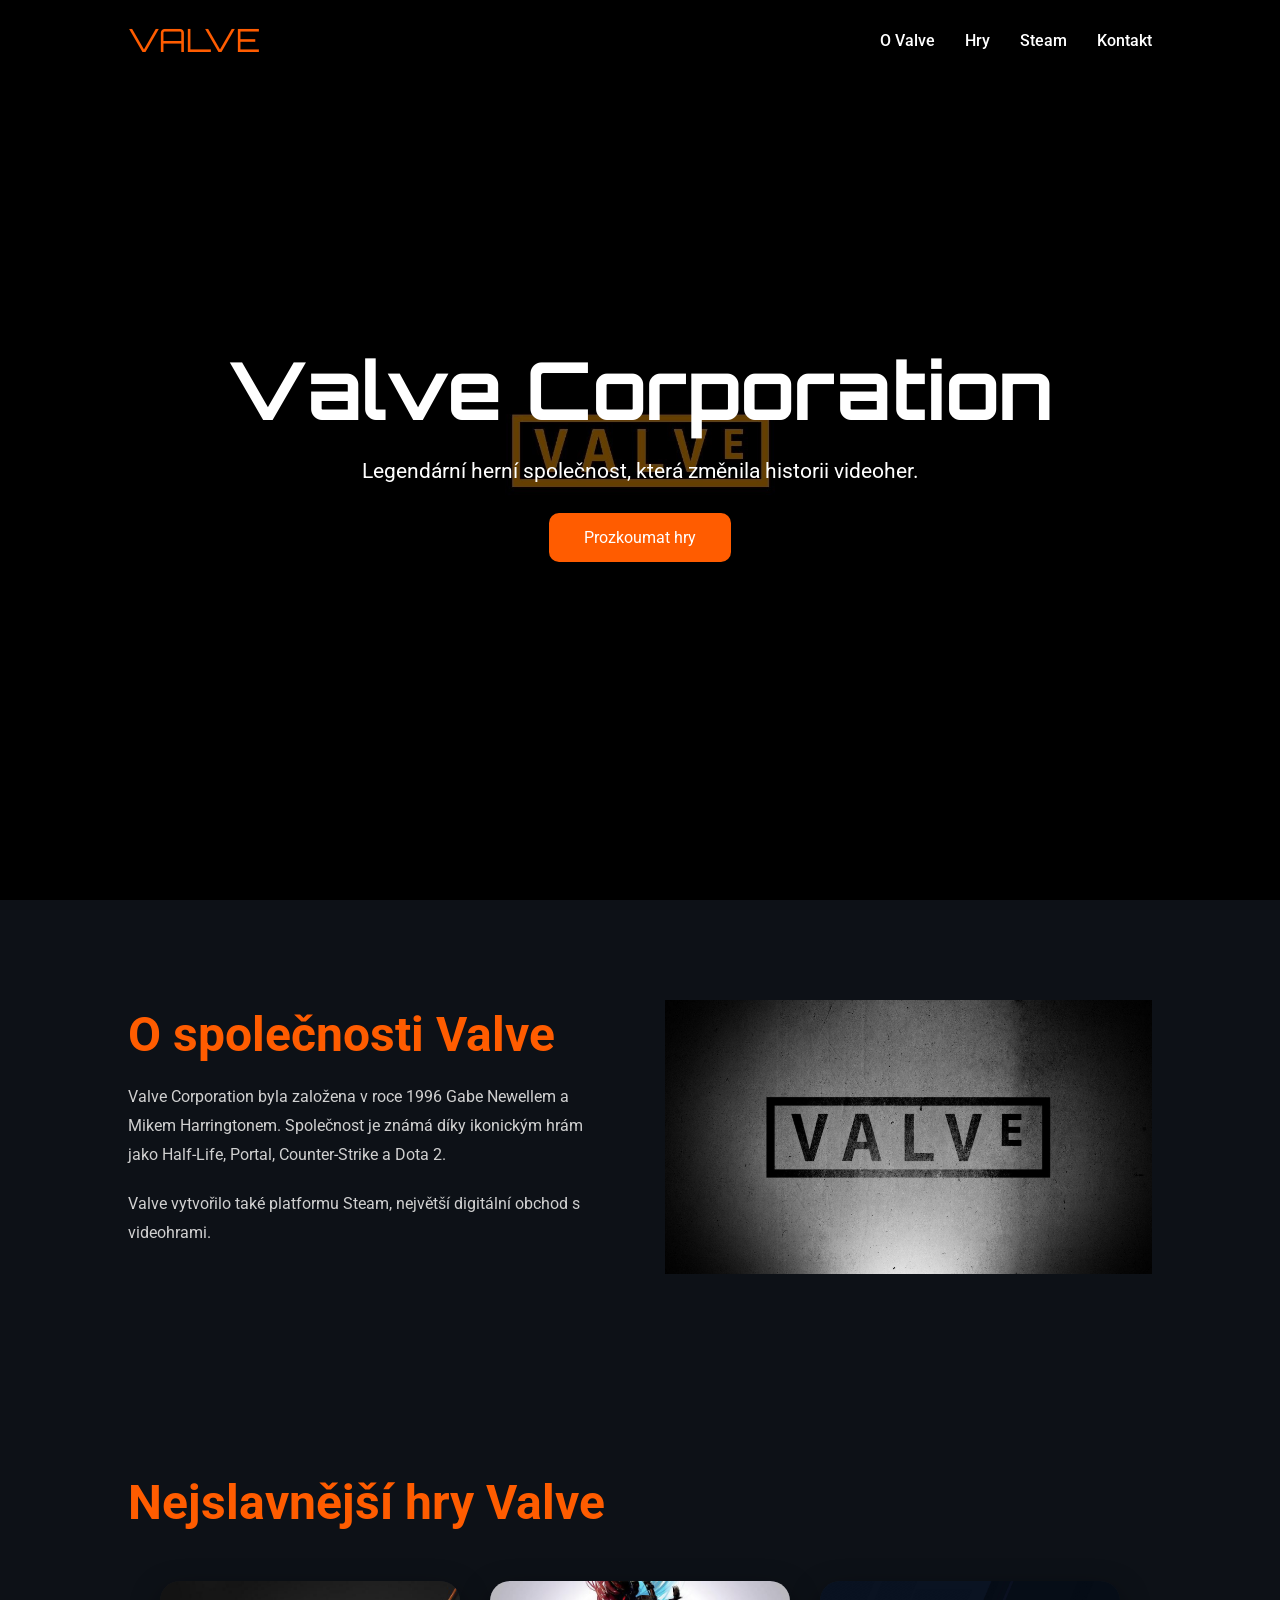
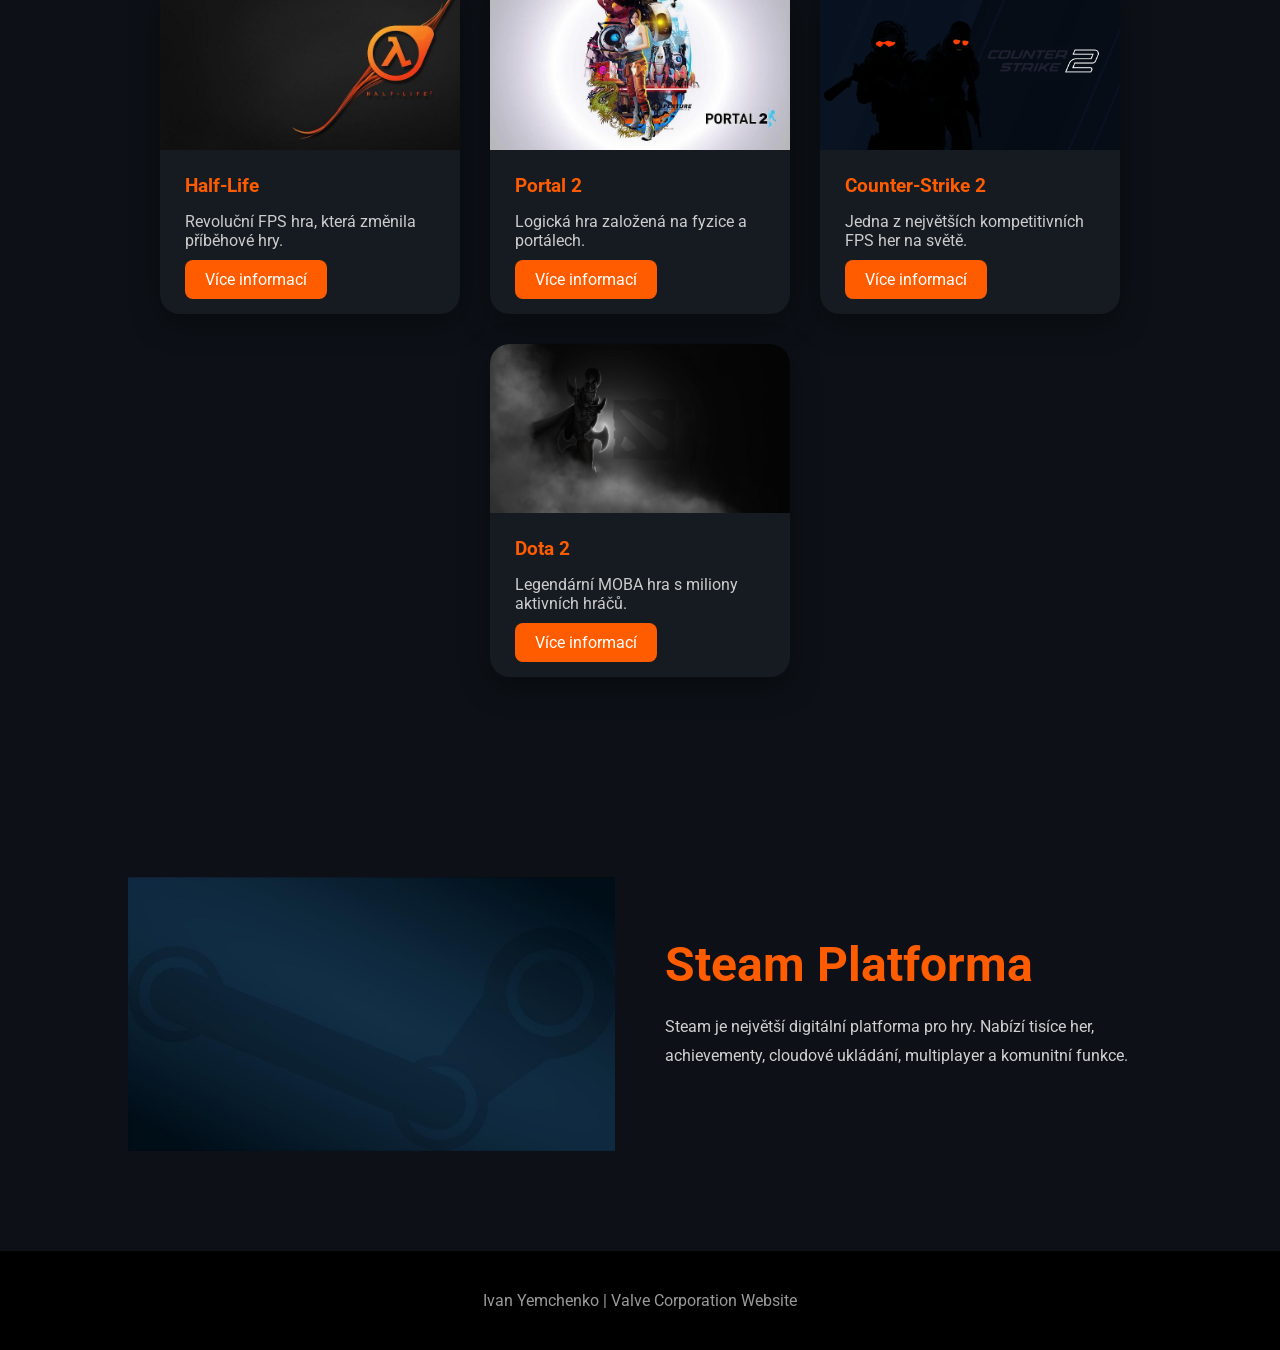
==== index.html @ 35035fc5 "Add files via upload" ====
<!DOCTYPE html>
<html lang="cs">
<head>
    <meta charset="UTF-8">
    <meta name="viewport" content="width=device-width, initial-scale=1.0">
    <title>Valve Corporation</title>

    <link rel="stylesheet" href="style.css">

    <link href="https://fonts.googleapis.com/css2?family=Orbitron:wght@500;700&family=Roboto:wght@300;400;500;700&display=swap" rel="stylesheet">
</head>

<body>

<header>

    <nav class="navbar">

        <div class="logo">VALVE</div>

        <ul class="nav-links">
            <li><a href="#about">O Valve</a></li>
            <li><a href="#games">Hry</a></li>
            <li><a href="#steam">Steam</a></li>
            <li><a href="#footer">Kontakt</a></li>
        </ul>

    </nav>

    <section class="hero">

        <div class="overlay"></div>

        <div class="hero-content">

            <h1>Valve Corporation</h1>

            <p>
                Legendární herní společnost, která změnila historii videoher.
            </p>

            <a href="#games" class="btn">Prozkoumat hry</a>

        </div>

    </section>

</header>

<section class="about" id="about">

    <div class="about-text">

        <h2>O společnosti Valve</h2>

        <p>
            Valve Corporation byla založena v roce 1996 Gabe Newellem a Mikem Harringtonem.
            Společnost je známá díky ikonickým hrám jako Half-Life, Portal,
            Counter-Strike a Dota 2.
        </p>

        <p>
            Valve vytvořilo také platformu Steam, největší digitální obchod s videohrami.
        </p>

    </div>

    <div class="about-image">
        <img src="images/valve-about.jpg" alt="Valve">
    </div>

</section>

<section class="games" id="games">

    <h2>Nejslavnější hry Valve</h2>

    <div class="games-grid">

        <div class="card">

            <img src="images/half-life.jpg" alt="Half Life">

            <div class="card-content">

                <h3>Half-Life</h3>

                <p>
                    Revoluční FPS hra, která změnila příběhové hry.
                </p>

                <a href="half-life.html">Více informací</a>

            </div>

        </div>

        <div class="card">

            <img src="images/portal2.jpg" alt="Portal 2">

            <div class="card-content">

                <h3>Portal 2</h3>

                <p>
                    Logická hra založená na fyzice a portálech.
                </p>

                <a href="portal2.html">Více informací</a>

            </div>

        </div>

        <div class="card">

            <img src="images/cs2.jpg" alt="CS2">

            <div class="card-content">

                <h3>Counter-Strike 2</h3>

                <p>
                    Jedna z největších kompetitivních FPS her na světě.
                </p>

                <a href="cs2.html">Více informací</a>

            </div>

        </div>

        <div class="card">

            <img src="images/dota2.jpg" alt="Dota 2">

            <div class="card-content">

                <h3>Dota 2</h3>

                <p>
                    Legendární MOBA hra s miliony aktivních hráčů.
                </p>

                <a href="dota2.html">Více informací</a>

            </div>

        </div>

    </div>

</section>

<section class="steam" id="steam">

    <div class="steam-image">
        <img src="images/steam.jpg" alt="Steam">
    </div>

    <div class="steam-text">

        <h2>Steam Platforma</h2>

        <p>
            Steam je největší digitální platforma pro hry.
            Nabízí tisíce her, achievementy, cloudové ukládání,
            multiplayer a komunitní funkce.
        </p>

    </div>

</section>

<footer id="footer">

    <p>
        Ivan Yemchenko | Valve Corporation Website
    </p>

</footer>

</body>
</html>
---- style.css ----
* {
    margin: 0;
    padding: 0;
    box-sizing: border-box;
}

html {
    scroll-behavior: smooth;
}

body {
    font-family: 'Roboto', sans-serif;
    background: #0d1117;
    color: white;
}

img {
    width: 100%;
    display: block;
}

.navbar {
    position: fixed;
    width: 100%;
    top: 0;
    left: 0;
    padding: 20px 10%;
    display: flex;
    justify-content: space-between;
    align-items: center;
    background: rgba(0,0,0,0.7);
    backdrop-filter: blur(10px);
    z-index: 1000;
}

.logo {
    font-family: 'Orbitron', sans-serif;
    font-size: 2rem;
    color: #ff5c00;
}

.nav-links {
    display: flex;
    gap: 30px;
    list-style: none;
}

.nav-links a {
    text-decoration: none;
    color: white;
    transition: 0.3s;
    font-weight: 500;
}

.nav-links a:hover {
    color: #ff5c00;
}

.hero {
    height: 100vh;
    background: url('images/valve-bg.jpg') center/cover no-repeat;
    position: relative;
    display: flex;
    justify-content: center;
    align-items: center;
    text-align: center;
}

.overlay {
    position: absolute;
    width: 100%;
    height: 100%;
    background: rgba(0,0,0,0.6);
}

.hero-content {
    position: relative;
    z-index: 2;
    animation: fadeIn 2s ease;
}

.hero h1 {
    font-size: 5rem;
    font-family: 'Orbitron', sans-serif;
    margin-bottom: 20px;
}

.hero p {
    font-size: 1.3rem;
    margin-bottom: 30px;
}

.btn {
    display: inline-block;
    padding: 15px 35px;
    background: #ff5c00;
    color: white;
    text-decoration: none;
    border-radius: 10px;
    transition: 0.3s;
}

.btn:hover {
    transform: scale(1.05);
    background: #ff7b2f;
}

.about,
.steam {
    padding: 100px 10%;
    display: flex;
    gap: 50px;
    align-items: center;
}

.about-text,
.steam-text {
    flex: 1;
}

.about-image,
.steam-image {
    flex: 1;
}

.about h2,
.games h2,
.steam h2 {
    font-size: 3rem;
    margin-bottom: 20px;
    color: #ff5c00;
}

.about p,
.steam p {
    line-height: 1.8;
    margin-bottom: 20px;
    color: #d0d0d0;
}

.games {
    padding: 100px 10%;
}

.games-grid {
    margin-top: 50px;
    display: flex;
    gap: 30px;
    flex-wrap: wrap;
    justify-content: center;
}

.card {
    background: #161b22;
    width: 300px;
    border-radius: 20px;
    overflow: hidden;
    transition: 0.4s;
    box-shadow: 0 10px 30px rgba(0,0,0,0.4);
}

.card:hover {
    transform: translateY(-10px);
}

.card-content {
    padding: 25px;
}

.card-content h3 {
    margin-bottom: 15px;
    color: #ff5c00;
}

.card-content p {
    margin-bottom: 20px;
    color: #cccccc;
}

.card-content a {
    text-decoration: none;
    color: white;
    background: #ff5c00;
    padding: 10px 20px;
    border-radius: 8px;
    transition: 0.3s;
}

.card-content a:hover {
    background: #ff7b2f;
}

footer {
    text-align: center;
    padding: 40px;
    background: black;
    color: #999;
}

.game-page {
    padding: 150px 10% 100px;
}

.game-page h1 {
    font-size: 4rem;
    color: #ff5c00;
    margin-bottom: 30px;
}

.game-page p {
    line-height: 1.9;
    margin-top: 20px;
    color: #d0d0d0;
}

.back-btn {
    display: inline-block;
    margin-top: 30px;
    text-decoration: none;
    background: #ff5c00;
    color: white;
    padding: 12px 24px;
    border-radius: 10px;
}

@keyframes fadeIn {
    from {
        opacity: 0;
        transform: translateY(30px);
    }

    to {
        opacity: 1;
        transform: translateY(0);
    }
}

@media(max-width: 1000px) {

    .about,
    .steam {
        flex-direction: column;
    }

    .hero h1 {
        font-size: 3rem;
    }
}

@media(max-width: 768px) {

    .navbar {
        flex-direction: column;
        gap: 15px;
    }

    .nav-links {
        gap: 15px;
        flex-wrap: wrap;
        justify-content: center;
    }

    .hero p {
        font-size: 1rem;
    }

    .about h2,
    .games h2,
    .steam h2 {
        font-size: 2rem;
    }
}
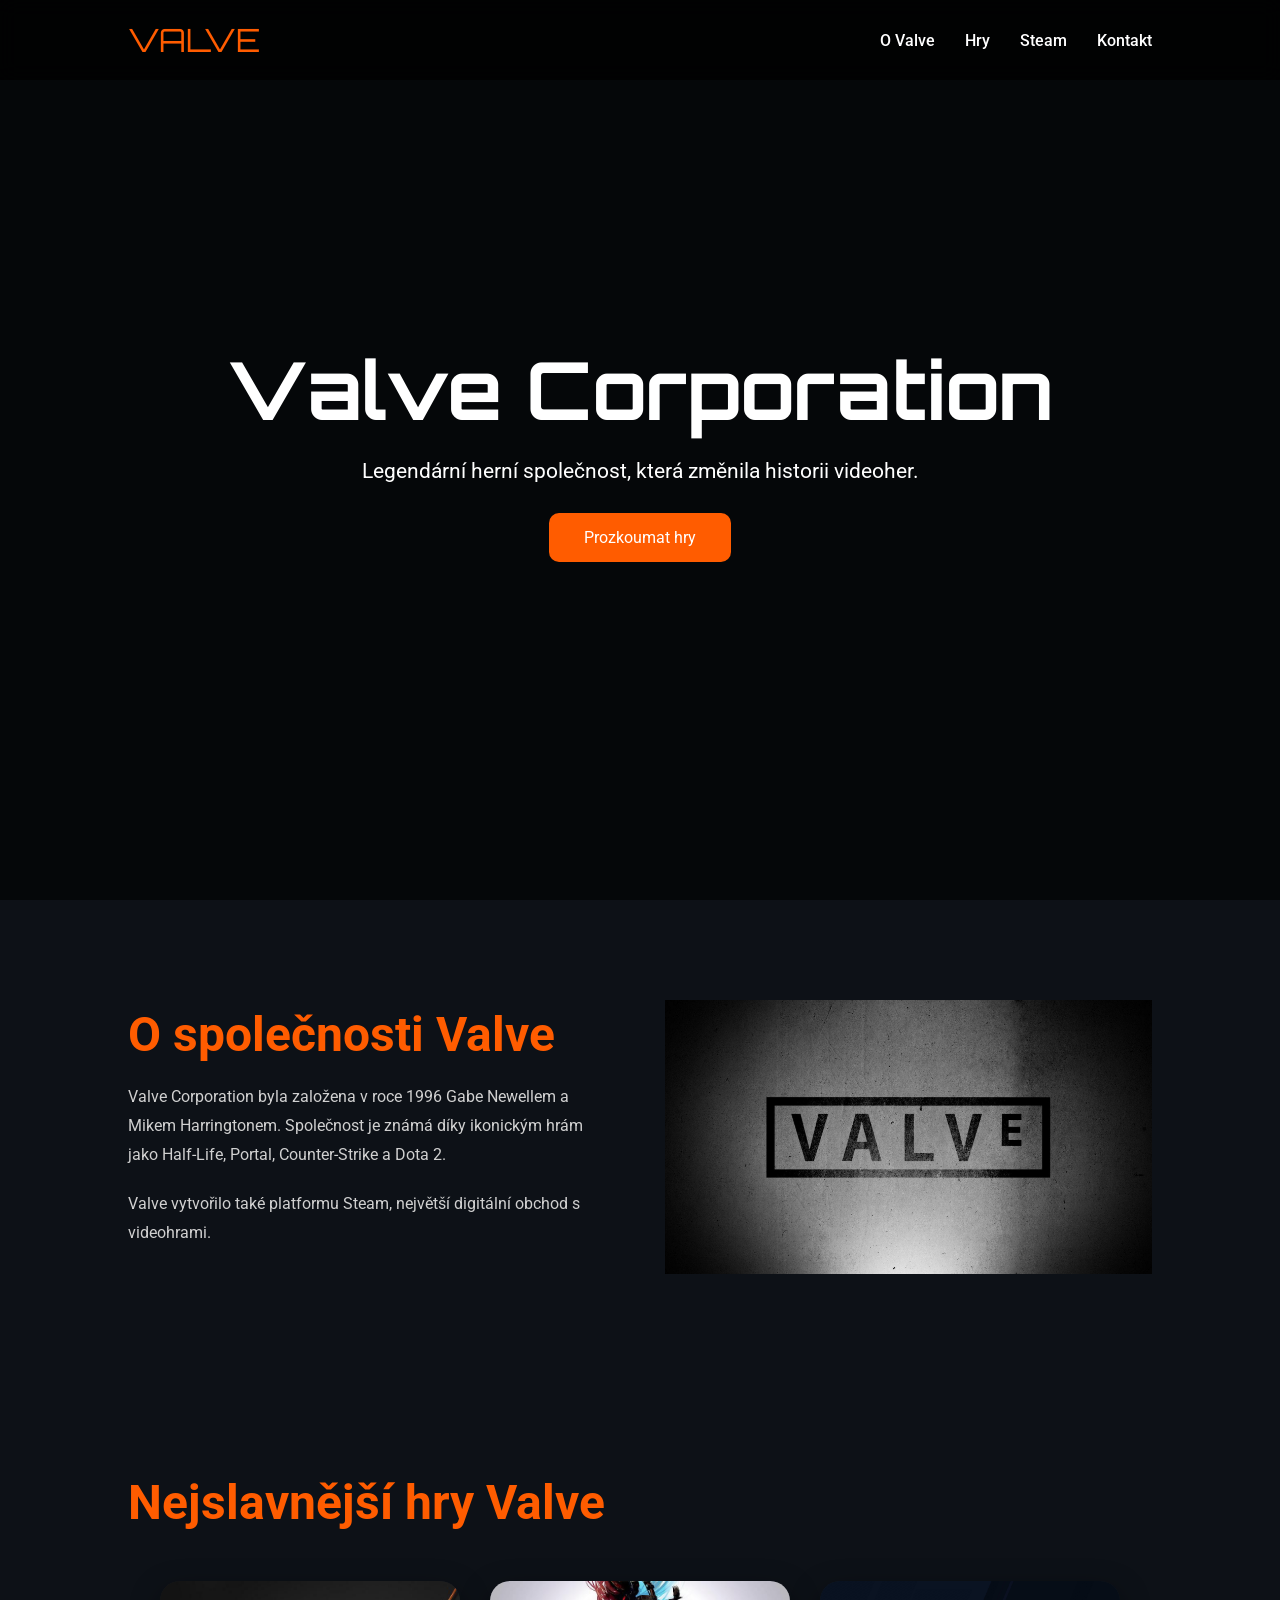
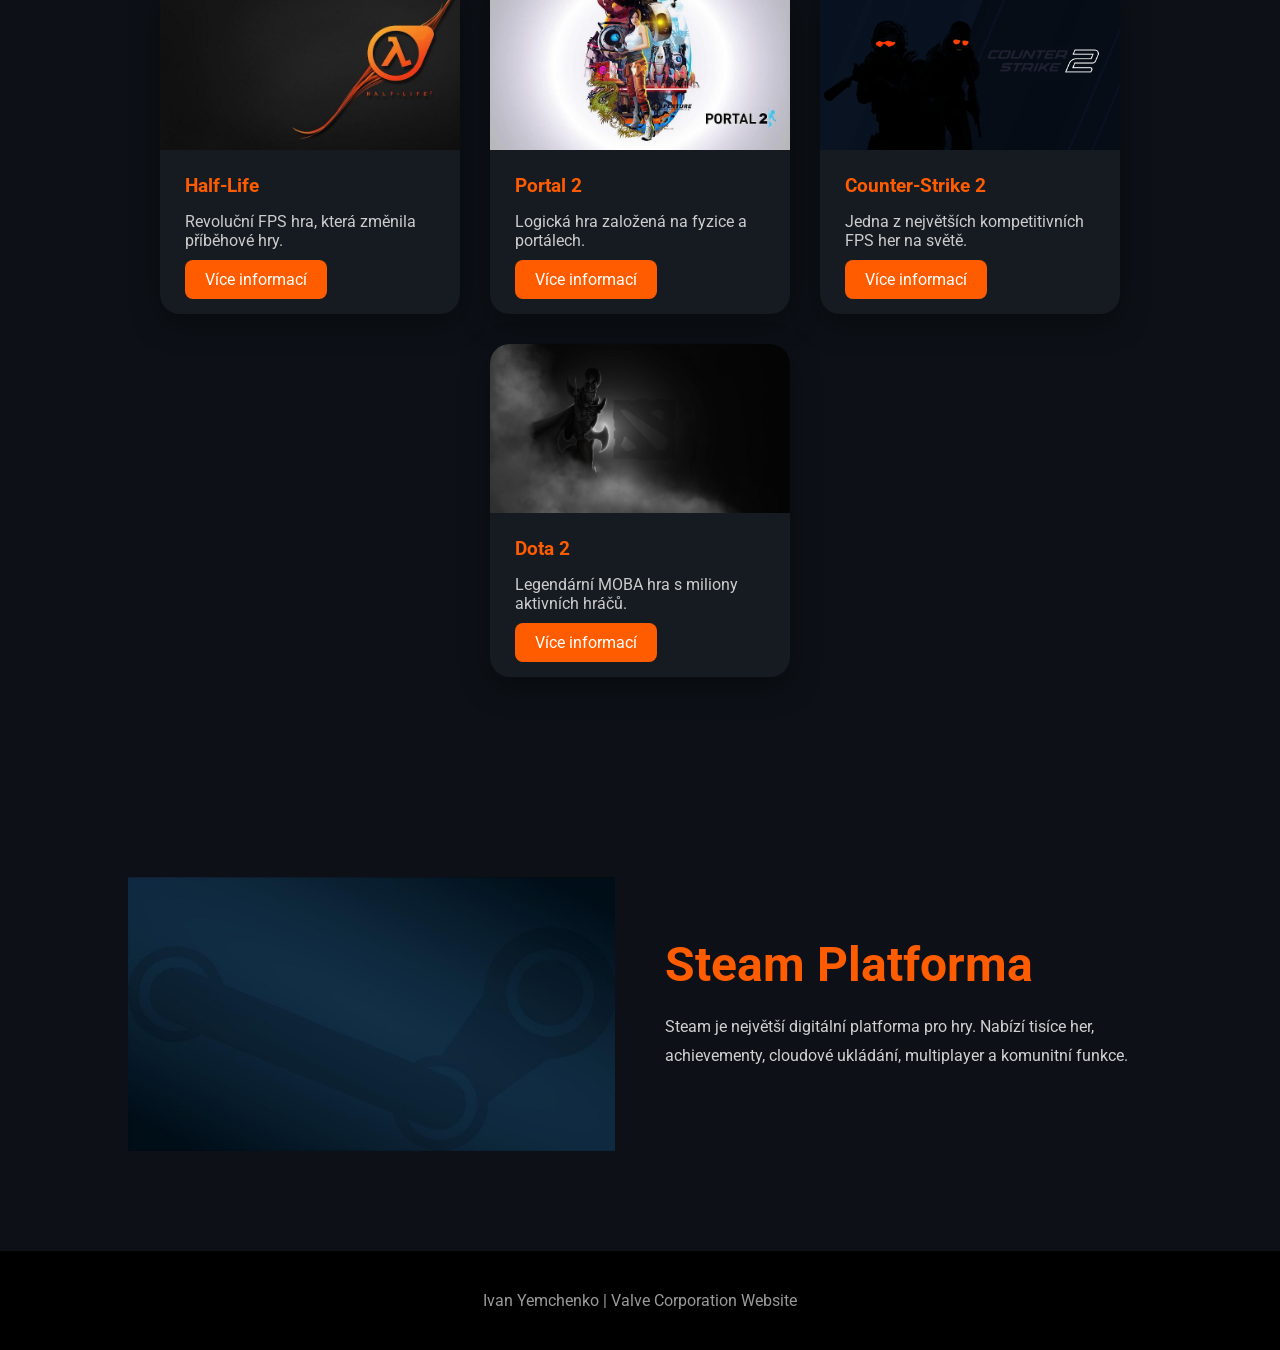
==== commit 1f0479ed: "Update index.html" ====
--- a/index.html
+++ b/index.html
@@ -1,5 +1,6 @@
 <!DOCTYPE html>
 <html lang="cs">
+
 <head>
     <meta charset="UTF-8">
     <meta name="viewport" content="width=device-width, initial-scale=1.0">
@@ -7,179 +8,182 @@
 
     <link rel="stylesheet" href="style.css">
 
-    <link href="https://fonts.googleapis.com/css2?family=Orbitron:wght@500;700&family=Roboto:wght@300;400;500;700&display=swap" rel="stylesheet">
+    <link
+        href="https://fonts.googleapis.com/css2?family=Orbitron:wght@500;700&family=Roboto:wght@300;400;500;700&display=swap"
+        rel="stylesheet">
 </head>
 
 <body>
 
-<header>
+    <header>
 
-    <nav class="navbar">
+        <nav class="navbar">
 
-        <div class="logo">VALVE</div>
+            <div class="logo">VALVE</div>
 
-        <ul class="nav-links">
-            <li><a href="#about">O Valve</a></li>
-            <li><a href="#games">Hry</a></li>
-            <li><a href="#steam">Steam</a></li>
-            <li><a href="#footer">Kontakt</a></li>
-        </ul>
+            <ul class="nav-links">
+                <li><a href="#about">O Valve</a></li>
+                <li><a href="#games">Hry</a></li>
+                <li><a href="#steam">Steam</a></li>
+                <li><a href="#footer">Kontakt</a></li>
+            </ul>
 
-    </nav>
+        </nav>
 
-    <section class="hero">
+        <section class="hero">
 
-        <div class="overlay"></div>
+            <div class="overlay"></div>
 
-        <div class="hero-content">
+            <div class="hero-content">
 
-            <h1>Valve Corporation</h1>
+                <h1>Valve Corporation</h1>
+
+                <p>
+                    Legendární herní společnost, která změnila historii videoher.
+                </p>
+
+                <a href="#games" class="btn">Prozkoumat hry</a>
+
+            </div>
+
+        </section>
+
+    </header>
+
+    <section class="about" id="about">
+
+        <div class="about-text">
+
+            <h2>O společnosti Valve</h2>
 
             <p>
-                Legendární herní společnost, která změnila historii videoher.
+                Valve Corporation byla založena v roce 1996 Gabe Newellem a Mikem Harringtonem.
+                Společnost je známá díky ikonickým hrám jako Half-Life, Portal,
+                Counter-Strike a Dota 2.
             </p>
 
-            <a href="#games" class="btn">Prozkoumat hry</a>
+            <p>
+                Valve vytvořilo také platformu Steam, největší digitální obchod s videohrami.
+            </p>
+
+        </div>
+
+        <div class="about-image">
+            <img src="images/index/valve-about.jpg" alt="Valve">
+        </div>
+
+    </section>
+
+    <section class="games" id="games">
+
+        <h2>Nejslavnější hry Valve</h2>
+
+        <div class="games-grid">
+
+            <div class="card">
+
+                <img src="images/index/half-life.jpg" alt="Half Life">
+
+                <div class="card-content">
+
+                    <h3>Half-Life</h3>
+
+                    <p>
+                        Revoluční FPS hra, která změnila příběhové hry.
+                    </p>
+
+                    <a href="half-life.html">Více informací</a>
+
+                </div>
+
+            </div>
+
+            <div class="card">
+
+                <img src="images/index/portal2.jpg" alt="Portal 2">
+
+                <div class="card-content">
+
+                    <h3>Portal 2</h3>
+
+                    <p>
+                        Logická hra založená na fyzice a portálech.
+                    </p>
+
+                    <a href="portal2.html">Více informací</a>
+
+                </div>
+
+            </div>
+
+            <div class="card">
+
+                <img src="images/index/cs2.jpg" alt="CS2">
+
+                <div class="card-content">
+
+                    <h3>Counter-Strike 2</h3>
+
+                    <p>
+                        Jedna z největších kompetitivních FPS her na světě.
+                    </p>
+
+                    <a href="cs2.html">Více informací</a>
+
+                </div>
+
+            </div>
+
+            <div class="card">
+
+                <img src="images/index/dota2.jpg" alt="Dota 2">
+
+                <div class="card-content">
+
+                    <h3>Dota 2</h3>
+
+                    <p>
+                        Legendární MOBA hra s miliony aktivních hráčů.
+                    </p>
+
+                    <a href="dota2.html">Více informací</a>
+
+                </div>
+
+            </div>
 
         </div>
 
     </section>
 
-</header>
+    <section class="steam" id="steam">
 
-<section class="about" id="about">
+        <div class="steam-image">
+            <img src="images/index/steam.jpg" alt="Steam">
+        </div>
 
-    <div class="about-text">
+        <div class="steam-text">
 
-        <h2>O společnosti Valve</h2>
+            <h2>Steam Platforma</h2>
 
-        <p>
-            Valve Corporation byla založena v roce 1996 Gabe Newellem a Mikem Harringtonem.
-            Společnost je známá díky ikonickým hrám jako Half-Life, Portal,
-            Counter-Strike a Dota 2.
-        </p>
-
-        <p>
-            Valve vytvořilo také platformu Steam, největší digitální obchod s videohrami.
-        </p>
-
-    </div>
-
-    <div class="about-image">
-        <img src="images/valve-about.jpg" alt="Valve">
-    </div>
-
-</section>
-
-<section class="games" id="games">
-
-    <h2>Nejslavnější hry Valve</h2>
-
-    <div class="games-grid">
-
-        <div class="card">
-
-            <img src="images/half-life.jpg" alt="Half Life">
-
-            <div class="card-content">
-
-                <h3>Half-Life</h3>
-
-                <p>
-                    Revoluční FPS hra, která změnila příběhové hry.
-                </p>
-
-                <a href="half-life.html">Více informací</a>
-
-            </div>
+            <p>
+                Steam je největší digitální platforma pro hry.
+                Nabízí tisíce her, achievementy, cloudové ukládání,
+                multiplayer a komunitní funkce.
+            </p>
 
         </div>
 
-        <div class="card">
+    </section>
 
-            <img src="images/portal2.jpg" alt="Portal 2">
-
-            <div class="card-content">
-
-                <h3>Portal 2</h3>
-
-                <p>
-                    Logická hra založená na fyzice a portálech.
-                </p>
-
-                <a href="portal2.html">Více informací</a>
-
-            </div>
-
-        </div>
-
-        <div class="card">
-
-            <img src="images/cs2.jpg" alt="CS2">
-
-            <div class="card-content">
-
-                <h3>Counter-Strike 2</h3>
-
-                <p>
-                    Jedna z největších kompetitivních FPS her na světě.
-                </p>
-
-                <a href="cs2.html">Více informací</a>
-
-            </div>
-
-        </div>
-
-        <div class="card">
-
-            <img src="images/dota2.jpg" alt="Dota 2">
-
-            <div class="card-content">
-
-                <h3>Dota 2</h3>
-
-                <p>
-                    Legendární MOBA hra s miliony aktivních hráčů.
-                </p>
-
-                <a href="dota2.html">Více informací</a>
-
-            </div>
-
-        </div>
-
-    </div>
-
-</section>
-
-<section class="steam" id="steam">
-
-    <div class="steam-image">
-        <img src="images/steam.jpg" alt="Steam">
-    </div>
-
-    <div class="steam-text">
-
-        <h2>Steam Platforma</h2>
+    <footer id="footer">
 
         <p>
-            Steam je největší digitální platforma pro hry.
-            Nabízí tisíce her, achievementy, cloudové ukládání,
-            multiplayer a komunitní funkce.
+            Ivan Yemchenko | Valve Corporation Website
         </p>
 
-    </div>
-
-</section>
-
-<footer id="footer">
-
-    <p>
-        Ivan Yemchenko | Valve Corporation Website
-    </p>
-
-</footer>
+    </footer>
 
 </body>
-</html>+
+</html>
